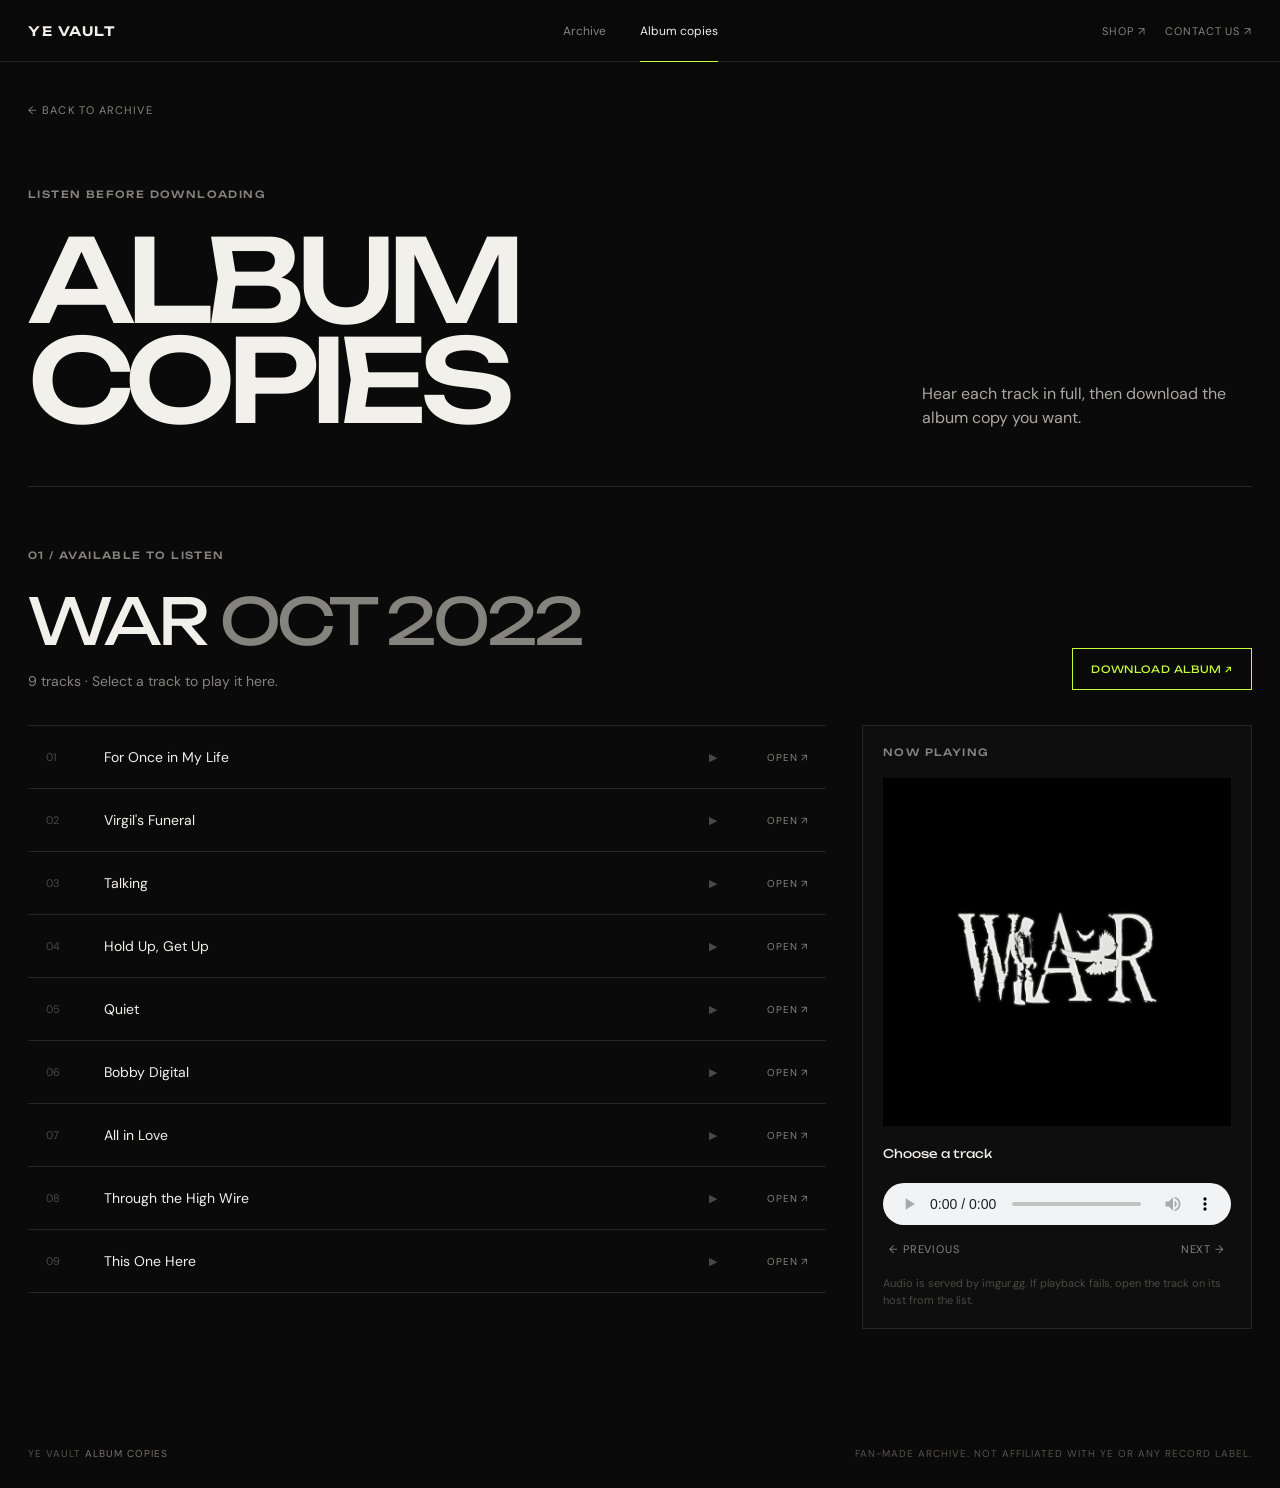
==== album-copies.html @ a54bd861 "Add WAR album copy listening page with cover art" ====
<!DOCTYPE html>
<html lang="en">
<head>
  <meta charset="UTF-8">
  <meta name="viewport" content="width=device-width, initial-scale=1.0">
  <meta name="theme-color" content="#0a0a0a">
  <title>Album copies — YE VAULT</title>
  <link rel="icon" type="image/svg+xml" href="assets/favicon.svg">
  <link rel="stylesheet" href="assets/style.css">
  <link rel="stylesheet" href="assets/album-copies.css">
</head>
<body>
  <header class="site-header">
    <a class="wordmark" href="index.html" aria-label="YE Vault home">YE VAULT</a>
    <nav class="primary-nav" aria-label="Site navigation">
      <a class="nav-tab" href="index.html">Archive</a>
      <a class="nav-tab active" href="album-copies.html" aria-current="page">Album copies</a>
    </nav>
    <div class="header-links">
      <a href="https://shop.yevault.com" target="_blank" rel="noopener noreferrer">Shop ↗</a>
      <a href="mailto:support@yevault.com">Contact Us ↗</a>
    </div>
  </header>

  <main class="listen-main">
    <a class="back-link" href="index.html">← Back to archive</a>
    <section class="listen-hero">
      <div class="section-label">Listen before downloading</div>
      <h1>ALBUM<br>COPIES</h1>
      <p>Hear each track in full, then download the album copy you want.</p>
    </section>

    <section class="album-section" aria-labelledby="war-heading">
      <div class="album-heading">
        <div>
          <span class="section-label">01 / available to listen</span>
          <h2 id="war-heading">WAR <span>OCT 2022</span></h2>
          <p>9 tracks · Select a track to play it here.</p>
        </div>
        <a class="download-album" href="https://imgur.gg/archive/8HbKwI8" target="_blank" rel="noopener noreferrer">Download album ↗</a>
      </div>

      <div class="player-layout">
        <div class="track-list" id="track-list" aria-label="WAR OCT 2022 tracklist"></div>
        <div class="player-panel">
          <div class="section-label">Now playing</div>
          <div class="player-art"><img src="assets/war-oct-2022-cover.png" alt="WAR OCT 2022 album artwork" width="768" height="768"></div>
          <div class="now-playing" id="now-playing">Choose a track</div>
          <audio id="album-player" controls preload="none" aria-label="Album audio player"></audio>
          <div class="player-actions">
            <button id="previous-track" type="button">← Previous</button>
            <button id="next-track" type="button">Next →</button>
          </div>
          <p class="player-help" id="player-help">Audio is served by imgur.gg. If playback fails, open the track on its host from the list.</p>
        </div>
      </div>
    </section>
  </main>

  <footer class="site-footer">
    <div>YE VAULT <span>Album copies</span></div>
    <div>Fan-made archive. Not affiliated with Ye or any record label.</div>
  </footer>
  <script src="assets/album-copies.js"></script>
</body>
</html>
---- assets/style.css ----
@import url('https://fonts.googleapis.com/css2?family=Unbounded:wght@300;400;500;600&family=DM+Sans:wght@300;400;500;600&display=swap');

:root{
  --bg:#0a0a0a;
  --panel:#0e0e0e;
  --ink:#f1f0eb;
  --muted:#85837d;
  --dim:#4a4945;
  --line:#262522;
  --line-soft:#181816;
  --accent:#c7ff37;
  --sans:'DM Sans',sans-serif;
  --display:'Unbounded',sans-serif;
}

*{box-sizing:border-box}
html{scroll-behavior:smooth}
body{margin:0;background:var(--bg);color:var(--ink);font-family:var(--sans);font-size:14px;-webkit-font-smoothing:antialiased}
button,input{font:inherit}
a{color:inherit}
::selection{background:var(--accent);color:#080808}

.site-header{position:sticky;top:0;z-index:100;display:grid;grid-template-columns:1fr auto 1fr;align-items:center;height:62px;padding:0 28px;background:rgba(10,10,10,.92);border-bottom:1px solid var(--line);backdrop-filter:blur(14px)}
.wordmark{font-family:var(--display);font-size:13px;font-weight:600;letter-spacing:.12em;text-decoration:none;white-space:nowrap}
.primary-nav{display:flex;height:100%}
.nav-tab{position:relative;padding:0 17px;border:0;background:transparent;color:var(--muted);cursor:pointer;font-size:12px}
.nav-tab::after{content:"";position:absolute;left:17px;right:17px;bottom:-1px;height:1px;background:transparent}
.nav-tab:hover{color:var(--ink)}
.nav-tab.active{color:var(--ink)}
.nav-tab.active::after{background:var(--accent)}
.header-links{justify-self:end;display:flex;gap:20px;font-size:11px;text-transform:uppercase;letter-spacing:.08em}
.header-links a{color:var(--muted);text-decoration:none}
.header-links a:hover{color:var(--ink)}

main{width:min(1480px,100%);margin:0 auto;padding:0 28px}
.masthead{min-height:430px;display:grid;grid-template-columns:1fr 1fr;grid-template-rows:auto 1fr auto;padding:36px 0 32px;border-bottom:1px solid var(--line)}
.masthead-kicker{grid-column:1/-1;font-size:10px;text-transform:uppercase;letter-spacing:.16em;color:var(--muted)}
.masthead h1{align-self:end;margin:0;font-family:var(--display);font-size:clamp(76px,11vw,180px);font-weight:500;line-height:.78;letter-spacing:-.075em}
.masthead-meta{align-self:end;justify-self:end;width:min(440px,100%);display:grid;gap:28px;padding-bottom:4px}
.masthead-meta p{margin:0;color:#aaa8a1;font-size:16px;line-height:1.5;max-width:38ch}
.archive-counts{display:flex;gap:30px;padding-top:14px;border-top:1px solid var(--line);color:var(--muted);font-size:11px;text-transform:uppercase;letter-spacing:.1em}
.archive-counts strong{font-family:var(--display);font-size:18px;font-weight:400;color:var(--ink);letter-spacing:0;margin-right:5px}

.archive-shell{padding:48px 0 72px}
.archive-toolbar{display:grid;grid-template-columns:1fr minmax(320px,520px);align-items:end;gap:30px;margin-bottom:28px}
.section-label{font-family:var(--display);font-size:10px;font-weight:500;text-transform:uppercase;letter-spacing:.14em;color:var(--muted)}
.search-field{display:grid;grid-template-columns:auto 1fr auto;align-items:center;gap:14px;border-bottom:1px solid var(--ink);padding:0 0 10px;color:var(--muted)}
.search-field span{font-size:11px;text-transform:uppercase;letter-spacing:.1em}
.search-field input{min-width:0;border:0;outline:0;background:transparent;color:var(--ink);font-size:16px}
.search-field input::placeholder{color:#4a4945}
.search-field kbd{font-family:var(--sans);font-size:10px;border:1px solid var(--line);padding:2px 6px;color:var(--dim)}

.list-head{display:grid;grid-template-columns:1fr auto;gap:20px;padding:0 18px 10px;border-bottom:1px solid var(--line);font-size:9px;text-transform:uppercase;letter-spacing:.14em;color:var(--dim)}
.era-list{width:100%}
.era-wrap{border-bottom:1px solid var(--line)}
.era-row{display:grid;grid-template-columns:1fr auto;align-items:center;gap:20px;min-height:72px;padding:0 18px;cursor:pointer;user-select:none;transition:background .12s ease}
.era-row:hover{background:#10100f}
.era-row.active{background:#11120e}
.era-row-name{font-family:var(--display);font-size:clamp(13px,1.3vw,18px);font-weight:400;letter-spacing:-.025em}
.era-row-right{display:flex;align-items:center;gap:18px}
.era-pill{font-size:11px;color:var(--muted);text-transform:lowercase;white-space:nowrap}
.era-chevron{width:15px;height:15px;color:var(--dim);transition:transform .2s ease,color .2s ease}
.era-row.active .era-chevron{transform:rotate(180deg);color:var(--accent)}

.songs-panel{display:grid;grid-template-rows:0fr;transition:grid-template-rows .28s ease}
.songs-panel.open{grid-template-rows:1fr}
.songs-inner{overflow:hidden;background:#0d0d0c}
.song-item{display:grid;grid-template-columns:42px minmax(0,1fr) auto 54px 26px 22px;align-items:center;gap:14px;min-height:46px;padding:0 18px;border-top:1px solid var(--line-soft);text-decoration:none;color:inherit;transition:background .1s ease}
.song-item:hover{background:#121210}
.song-num{color:#393834;font-size:10px;font-variant-numeric:tabular-nums}
.song-name{overflow:hidden;text-overflow:ellipsis;white-space:nowrap;color:#b8b6af;font-size:13px}
.song-item:hover .song-name{color:var(--ink)}
.song-quality{font-size:9px;text-transform:uppercase;letter-spacing:.08em;white-space:nowrap}
.song-len{justify-self:end;color:#4d4c47;font-size:10px;font-variant-numeric:tabular-nums}
.ext-icon,.note-toggle{display:grid;place-items:center;width:22px;height:22px;color:#55534e}
.ext-icon{opacity:.3}
.song-item:hover .ext-icon{opacity:1;color:var(--accent)}
.ext-icon svg{width:12px;height:12px}
.note-toggle{border:1px solid var(--line);font-size:12px;line-height:1}
.song-item.expanded .note-toggle{border-color:var(--accent);color:var(--accent)}
.no-link .ext-icon{visibility:hidden}
.song-note{display:none;padding:12px 122px 16px 74px;border-top:1px solid var(--line-soft);color:#77756f;font-size:12px;line-height:1.55}
.song-item.expanded + .song-note{display:block}

.q-high{color:#9adf65}.q-cd{color:#7caed9}.q-low{color:#d2786c}.q-rec{color:#d4ad5c}.q-na{color:#44433f}.q-other{color:#a58bd4}.q-conf{color:#73c8c0}
.no-results{padding:54px 18px;border-bottom:1px solid var(--line);color:var(--dim);font-family:var(--display);font-size:11px;text-transform:uppercase;letter-spacing:.1em}

.support-strip{display:grid;grid-template-columns:1fr auto;align-items:end;gap:30px;padding:34px 0;border-top:1px solid var(--line);border-bottom:1px solid var(--line)}
.support-strip p{margin:9px 0 0;color:var(--muted);max-width:560px;line-height:1.5}
.support-strip a{font-family:var(--display);font-size:11px;text-decoration:none;border-bottom:1px solid var(--ink);padding-bottom:4px}
.support-strip a:hover{color:var(--accent);border-color:var(--accent)}

.site-footer{display:flex;justify-content:space-between;gap:24px;width:min(1480px,100%);margin:0 auto;padding:28px;color:#55534e;font-size:10px;text-transform:uppercase;letter-spacing:.1em}
.site-footer span{color:#77756f}
.scroll-top{position:fixed;right:24px;bottom:24px;z-index:120;width:38px;height:38px;border:1px solid var(--line);background:#0d0d0c;color:var(--ink);opacity:0;pointer-events:none;cursor:pointer;transition:opacity .2s,border-color .2s}
.scroll-top.visible{opacity:1;pointer-events:auto}
.scroll-top:hover{border-color:var(--accent);color:var(--accent)}

.shop-notice{position:fixed;left:24px;bottom:24px;z-index:130;width:250px;padding:16px 18px 17px;background:#efeee9;color:#111;border-top:3px solid #111;box-shadow:0 14px 40px rgba(0,0,0,.28);animation:noticeIn .35s .8s both}
.shop-notice.hidden{display:none}
.shop-notice>span{font-family:var(--display);font-size:9px;letter-spacing:.12em}
.shop-notice p{margin:12px 0 14px;font-size:13px}
.shop-notice a{font-size:11px;text-transform:uppercase;letter-spacing:.08em;text-decoration:none;border-bottom:1px solid #111}
.shop-notice-close{position:absolute;top:10px;right:10px;border:0;background:none;color:#777;cursor:pointer;font-size:19px;line-height:1}
@keyframes noticeIn{from{opacity:0;transform:translateY(12px)}to{opacity:1;transform:none}}
@keyframes listIn{from{opacity:.35;transform:translateY(5px)}to{opacity:1;transform:none}}
.era-list.switching{animation:listIn .2s ease both}

@media(max-width:850px){
  .site-header{grid-template-columns:auto 1fr;padding:0 18px;height:auto;min-height:58px}
  .primary-nav{order:3;grid-column:1/-1;width:100%;height:42px;border-top:1px solid var(--line);margin-top:8px}
  .nav-tab{flex:1;padding:0;text-align:left}
  .nav-tab::after{left:0;right:16px}
  .header-links{gap:14px}
  main{padding:0 18px}
  .masthead{min-height:360px;grid-template-columns:1fr;padding-top:26px}
  .masthead-kicker{grid-column:auto}
  .masthead h1{font-size:clamp(68px,18vw,126px);align-self:center;margin:50px 0 38px}
  .masthead-meta{justify-self:start;width:100%}
  .archive-toolbar{grid-template-columns:1fr}
  .search-field{max-width:none}
  .song-item{grid-template-columns:32px minmax(0,1fr) auto 42px 22px;gap:10px;padding:0 10px}
  .song-quality{display:none}
  .song-note{padding:12px 44px 16px 52px}
}

@media(max-width:560px){
  .header-links a:first-child{display:none}
  .site-header{padding:0 14px}
  main{padding:0 14px}
  .masthead{min-height:330px}
  .masthead h1{font-size:21vw}
  .masthead-meta p{font-size:14px}
  .archive-counts{gap:18px}
  .archive-shell{padding:38px 0 54px}
  .list-head{padding-left:10px;padding-right:10px}
  .era-row{min-height:64px;padding:0 10px}
  .era-row-name{font-size:12px;line-height:1.3}
  .era-pill{font-size:10px}
  .song-item{grid-template-columns:24px minmax(0,1fr) 38px 20px;min-height:44px}
  .song-len{font-size:9px}
  .ext-icon{display:none}
  .song-note{padding:12px 18px 16px 44px}
  .support-strip{grid-template-columns:1fr;align-items:start}
  .support-strip a{justify-self:start}
  .site-footer{display:grid;padding:24px 14px;line-height:1.6}
  .shop-notice{left:14px;bottom:14px;width:210px}
  .scroll-top{right:14px;bottom:14px}
}
.album-preview-link{display:inline-block;margin-top:13px;color:var(--accent);font-family:var(--display);font-size:11px;text-decoration:none}.album-preview-link[hidden]{display:none}.album-preview-link:hover{text-decoration:underline}
---- assets/album-copies.css ----
.site-header .nav-tab{display:grid;place-items:center;text-decoration:none}
.listen-main{padding-top:38px;padding-bottom:90px}
.back-link{color:var(--muted);font-size:11px;text-decoration:none;text-transform:uppercase;letter-spacing:.1em}
.back-link:hover{color:var(--accent)}
.listen-hero{display:grid;grid-template-columns:1fr 1fr;align-items:end;gap:30px;padding:70px 0 56px;border-bottom:1px solid var(--line)}
.listen-hero .section-label{grid-column:1/-1}
.listen-hero h1{margin:0;font-family:var(--display);font-size:clamp(55px,9vw,130px);font-weight:500;line-height:.87;letter-spacing:-.075em}
.listen-hero p{justify-self:end;max-width:30ch;margin:0;color:#aaa8a1;font-size:16px;line-height:1.5}
.album-section{padding-top:58px}
.album-heading{display:flex;justify-content:space-between;align-items:end;gap:30px;margin-bottom:35px}
.album-heading h2{margin:18px 0 11px;font-family:var(--display);font-size:clamp(32px,5vw,65px);font-weight:400;letter-spacing:-.06em}
.album-heading h2 span{color:var(--muted)}
.album-heading p{margin:0;color:var(--muted)}
.download-album{padding:14px 18px;border:1px solid var(--accent);color:var(--accent);font-family:var(--display);font-size:10px;text-decoration:none;text-transform:uppercase;letter-spacing:.06em;white-space:nowrap}
.download-album:hover{background:var(--accent);color:var(--bg)}
.player-layout{display:grid;grid-template-columns:minmax(0,1fr) minmax(300px,390px);gap:36px;align-items:start}
.track-list{border-top:1px solid var(--line)}
.preview-track{display:grid;grid-template-columns:minmax(0,1fr) auto;align-items:center;border-bottom:1px solid var(--line)}
.preview-track:hover,.preview-track.selected{background:#121410}
.preview-play{display:grid;grid-template-columns:42px minmax(0,1fr) 22px;align-items:center;gap:16px;width:100%;min-height:62px;padding:0 18px;border:0;background:transparent;color:var(--ink);text-align:left;cursor:pointer}
.preview-number{color:var(--dim);font-size:11px}
.preview-title{overflow:hidden;text-overflow:ellipsis;white-space:nowrap;font-size:14px}
.preview-indicator{color:var(--dim);font-size:11px}
.selected .preview-indicator{color:var(--accent)}
.preview-host{padding:10px 18px;color:var(--muted);font-size:10px;text-decoration:none;text-transform:uppercase;letter-spacing:.08em;white-space:nowrap}
.preview-host:hover{color:var(--accent)}
.player-panel{position:sticky;top:85px;padding:20px;border:1px solid var(--line);background:var(--panel)}
.player-art{aspect-ratio:1;margin:20px 0;background:#000}.player-art img{display:block;width:100%;height:100%;object-fit:cover}
.now-playing{min-height:25px;margin-bottom:12px;font-family:var(--display);font-size:12px}
audio{display:block;width:100%;height:42px}
.player-actions{display:flex;justify-content:space-between;gap:12px;margin-top:16px}
.player-actions button{border:0;background:none;color:var(--muted);font-size:11px;cursor:pointer;text-transform:uppercase;letter-spacing:.08em}
.player-actions button:hover{color:var(--accent)}
.player-help{margin:18px 0 0;color:var(--dim);font-size:11px;line-height:1.5}
@media(max-width:850px){.player-layout{grid-template-columns:1fr}.player-panel{position:static;max-width:440px}.listen-hero{padding:50px 0 40px}}
@media(max-width:560px){.listen-main{padding-top:24px}.listen-hero{grid-template-columns:1fr;gap:20px}.listen-hero .section-label{grid-column:auto}.listen-hero p{justify-self:start;font-size:14px}.album-heading{display:block}.download-album{display:inline-block;margin-top:22px}.preview-play{grid-template-columns:26px minmax(0,1fr) 16px;gap:10px;padding:0 10px;min-height:54px}.preview-host{padding:10px;font-size:9px}.player-panel{padding:16px}}
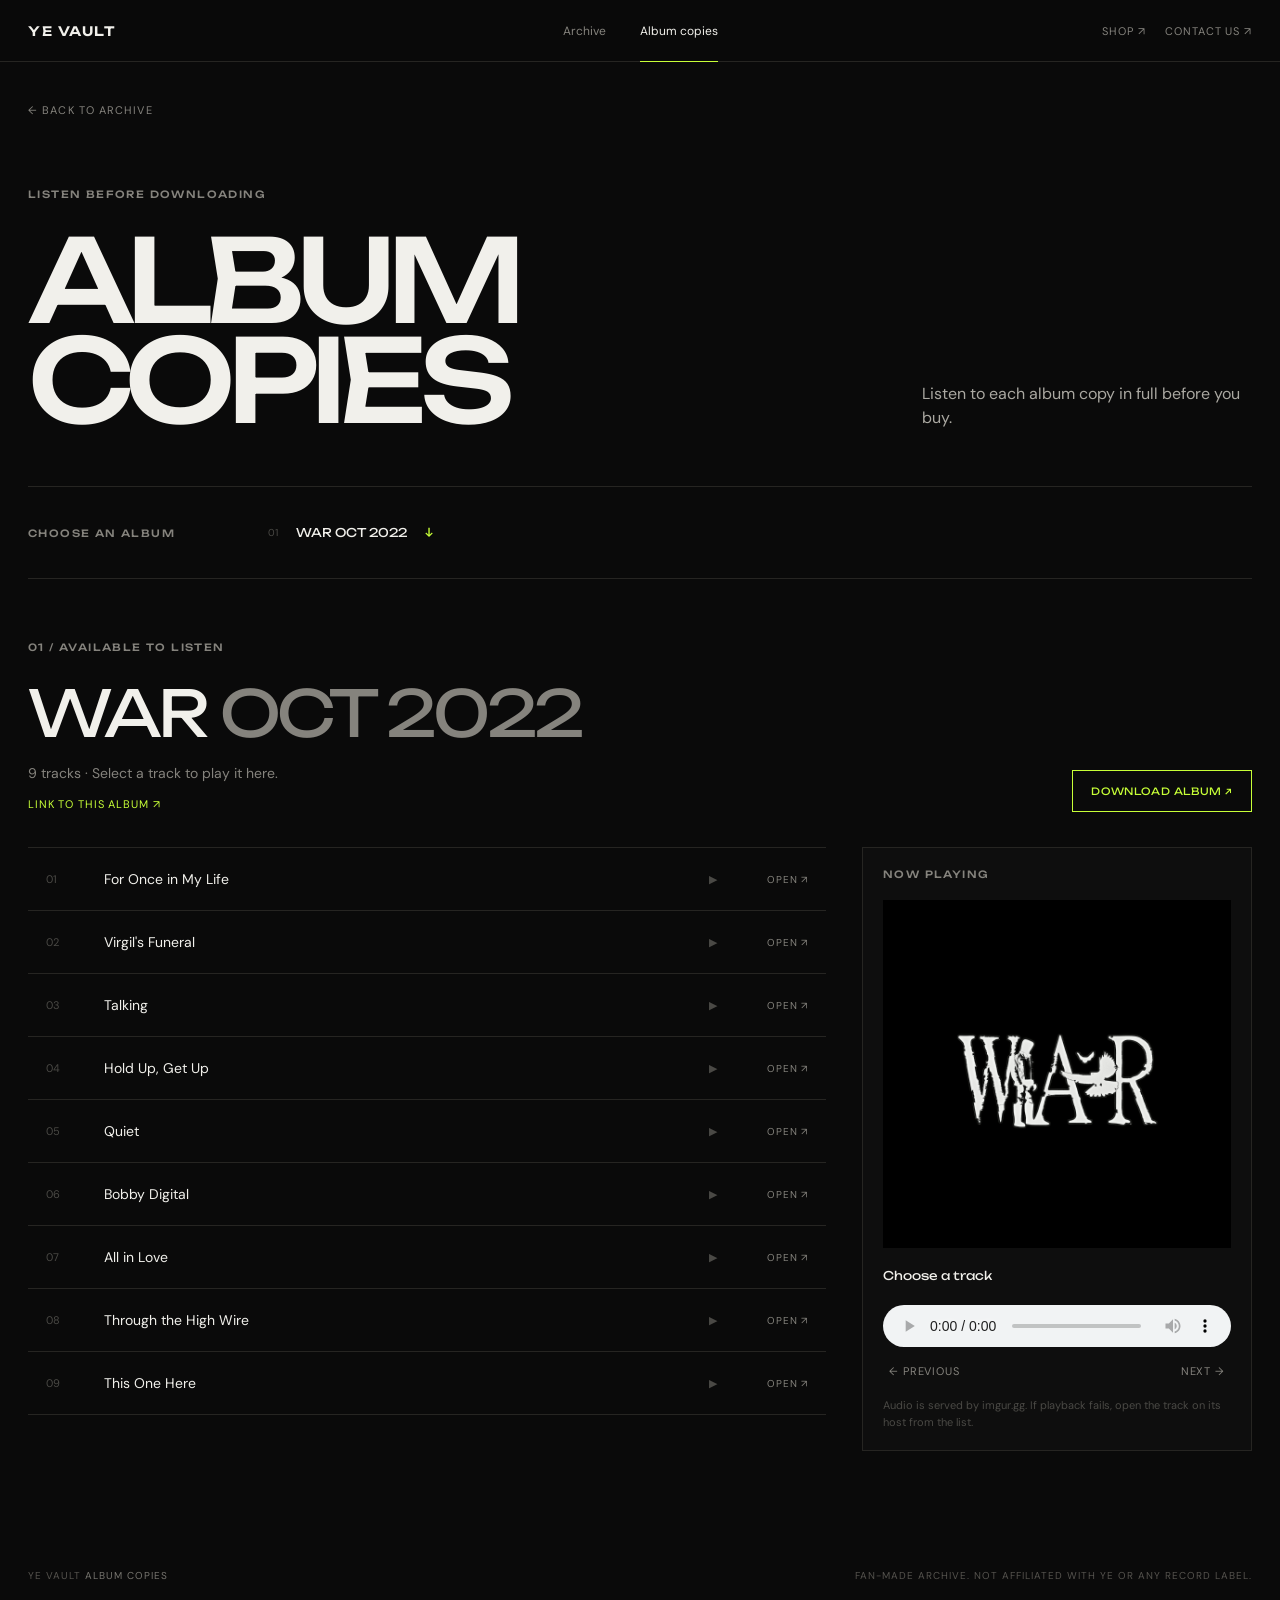
==== commit e52ac1a6: "Add direct album links for shop previews" ====
--- a/album-copies.html
+++ b/album-copies.html
@@ -27,15 +27,21 @@
     <section class="listen-hero">
       <div class="section-label">Listen before downloading</div>
       <h1>ALBUM<br>COPIES</h1>
-      <p>Hear each track in full, then download the album copy you want.</p>
+      <p>Listen to each album copy in full before you buy.</p>
     </section>
 
-    <section class="album-section" aria-labelledby="war-heading">
+    <nav class="album-index" aria-label="Jump to an album">
+      <span class="section-label">Choose an album</span>
+      <a href="#war-oct-2022"><span>01</span> WAR OCT 2022 <span aria-hidden="true">↓</span></a>
+    </nav>
+
+    <section class="album-section" id="war-oct-2022" aria-labelledby="war-heading">
       <div class="album-heading">
         <div>
           <span class="section-label">01 / available to listen</span>
           <h2 id="war-heading">WAR <span>OCT 2022</span></h2>
           <p>9 tracks · Select a track to play it here.</p>
+          <a class="album-direct-link" href="#war-oct-2022" aria-label="Link to WAR OCT 2022 listening section">Link to this album ↗</a>
         </div>
         <a class="download-album" href="https://imgur.gg/archive/8HbKwI8" target="_blank" rel="noopener noreferrer">Download album ↗</a>
       </div>
@@ -63,4 +69,4 @@
   </footer>
   <script src="assets/album-copies.js"></script>
 </body>
-</html>
+</html>
--- a/assets/album-copies.css
+++ b/assets/album-copies.css
@@ -33,4 +33,14 @@
 .player-actions button:hover{color:var(--accent)}
 .player-help{margin:18px 0 0;color:var(--dim);font-size:11px;line-height:1.5}
 @media(max-width:850px){.player-layout{grid-template-columns:1fr}.player-panel{position:static;max-width:440px}.listen-hero{padding:50px 0 40px}}
-@media(max-width:560px){.listen-main{padding-top:24px}.listen-hero{grid-template-columns:1fr;gap:20px}.listen-hero .section-label{grid-column:auto}.listen-hero p{justify-self:start;font-size:14px}.album-heading{display:block}.download-album{display:inline-block;margin-top:22px}.preview-play{grid-template-columns:26px minmax(0,1fr) 16px;gap:10px;padding:0 10px;min-height:54px}.preview-host{padding:10px;font-size:9px}.player-panel{padding:16px}}
+@media(max-width:560px){.listen-main{padding-top:24px}.listen-hero{grid-template-columns:1fr;gap:20px}.listen-hero .section-label{grid-column:auto}.listen-hero p{justify-self:start;font-size:14px}.album-heading{display:block}.download-album{display:inline-block;margin-top:22px}.preview-play{grid-template-columns:26px minmax(0,1fr) 16px;gap:10px;padding:0 10px;min-height:54px}.preview-host{padding:10px;font-size:9px}.player-panel{padding:16px}}
+.album-index{display:grid;grid-template-columns:220px minmax(0,1fr);align-items:center;gap:20px;padding:26px 0;border-bottom:1px solid var(--line)}
+.album-index a{display:flex;align-items:center;gap:18px;width:max-content;max-width:100%;padding:12px 0;color:var(--ink);font-family:var(--display);font-size:12px;text-decoration:none}
+.album-index a span:first-child{color:var(--dim);font-family:var(--sans);font-size:10px}
+.album-index a span:last-child{margin-left:auto;color:var(--accent)}
+.album-index a:hover{color:var(--accent)}
+.album-section{scroll-margin-top:82px}
+.album-direct-link{display:inline-block;margin-top:15px;color:var(--accent);font-size:11px;text-decoration:none;text-transform:uppercase;letter-spacing:.08em}
+.album-direct-link:hover{text-decoration:underline}
+@media(max-width:850px){.album-section{scroll-margin-top:120px}}
+@media(max-width:560px){.album-index{grid-template-columns:1fr;gap:2px;padding:22px 0}.album-index a{width:100%}}
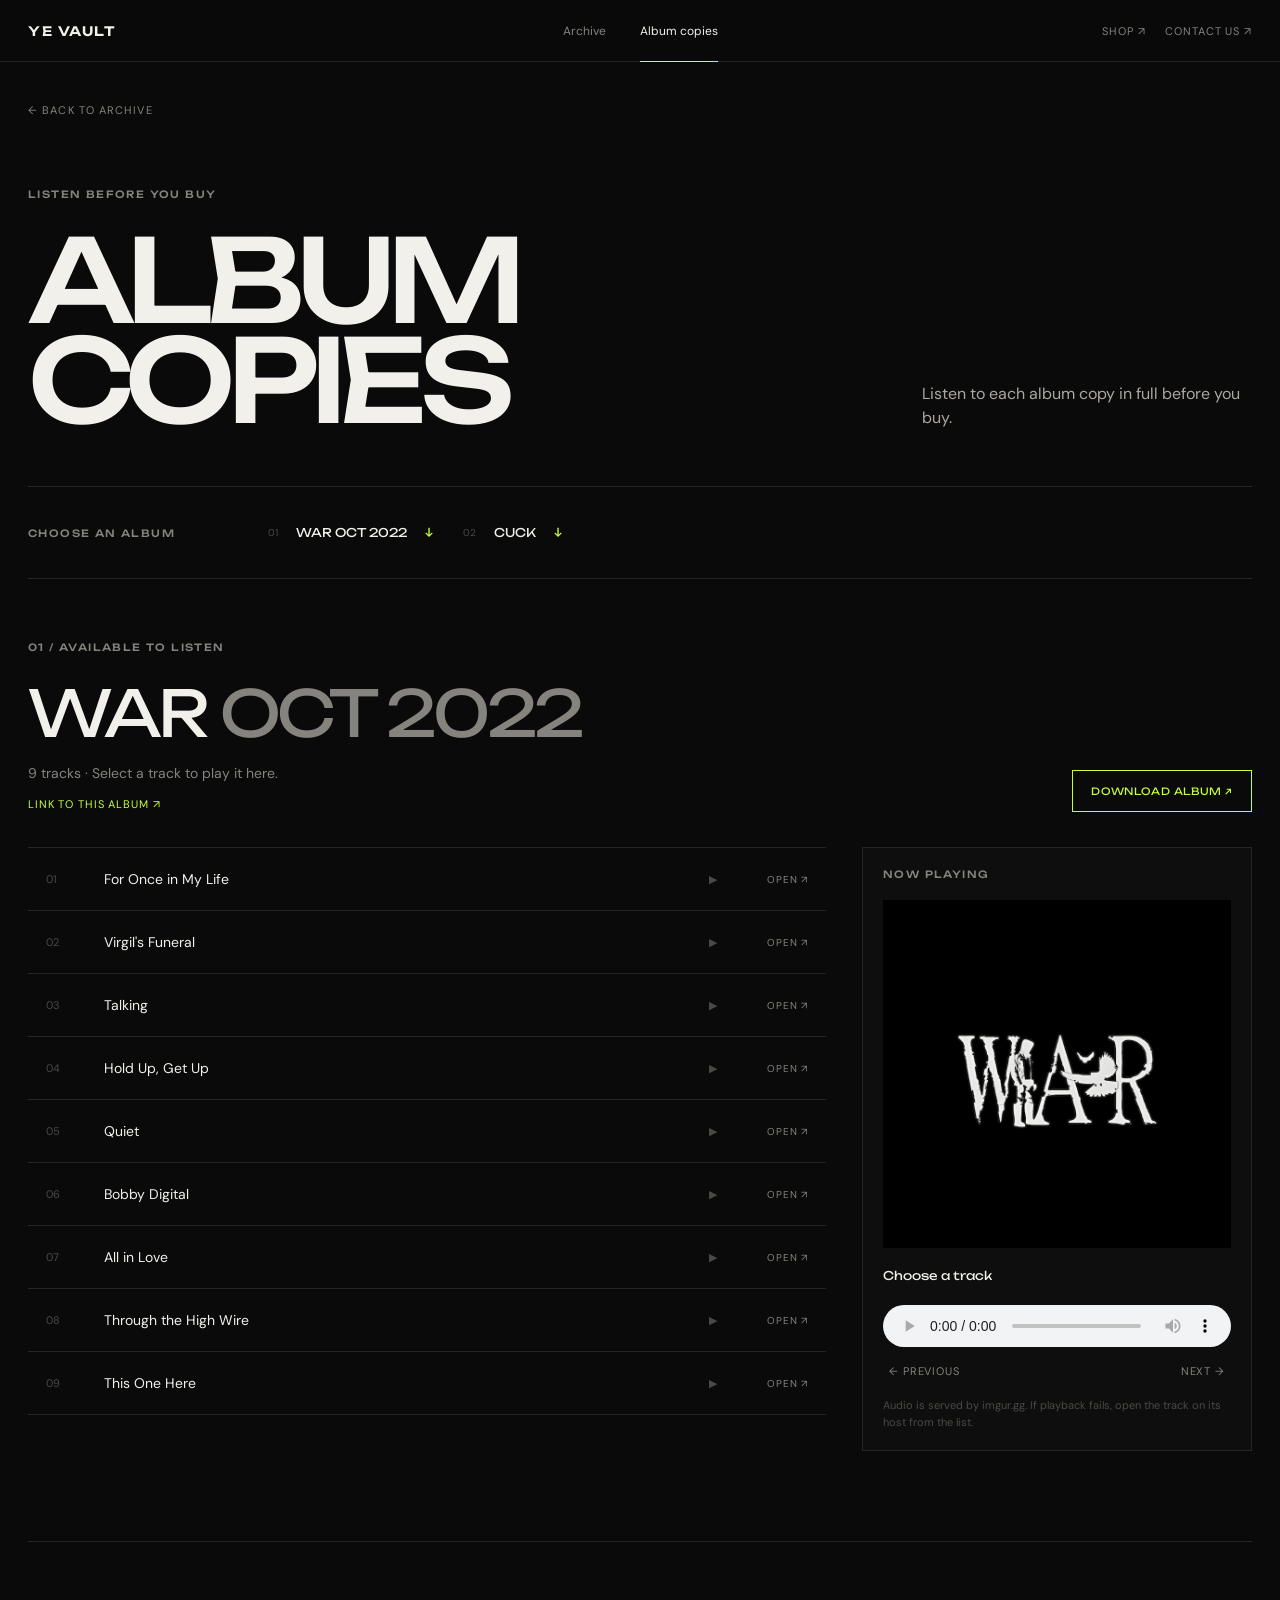
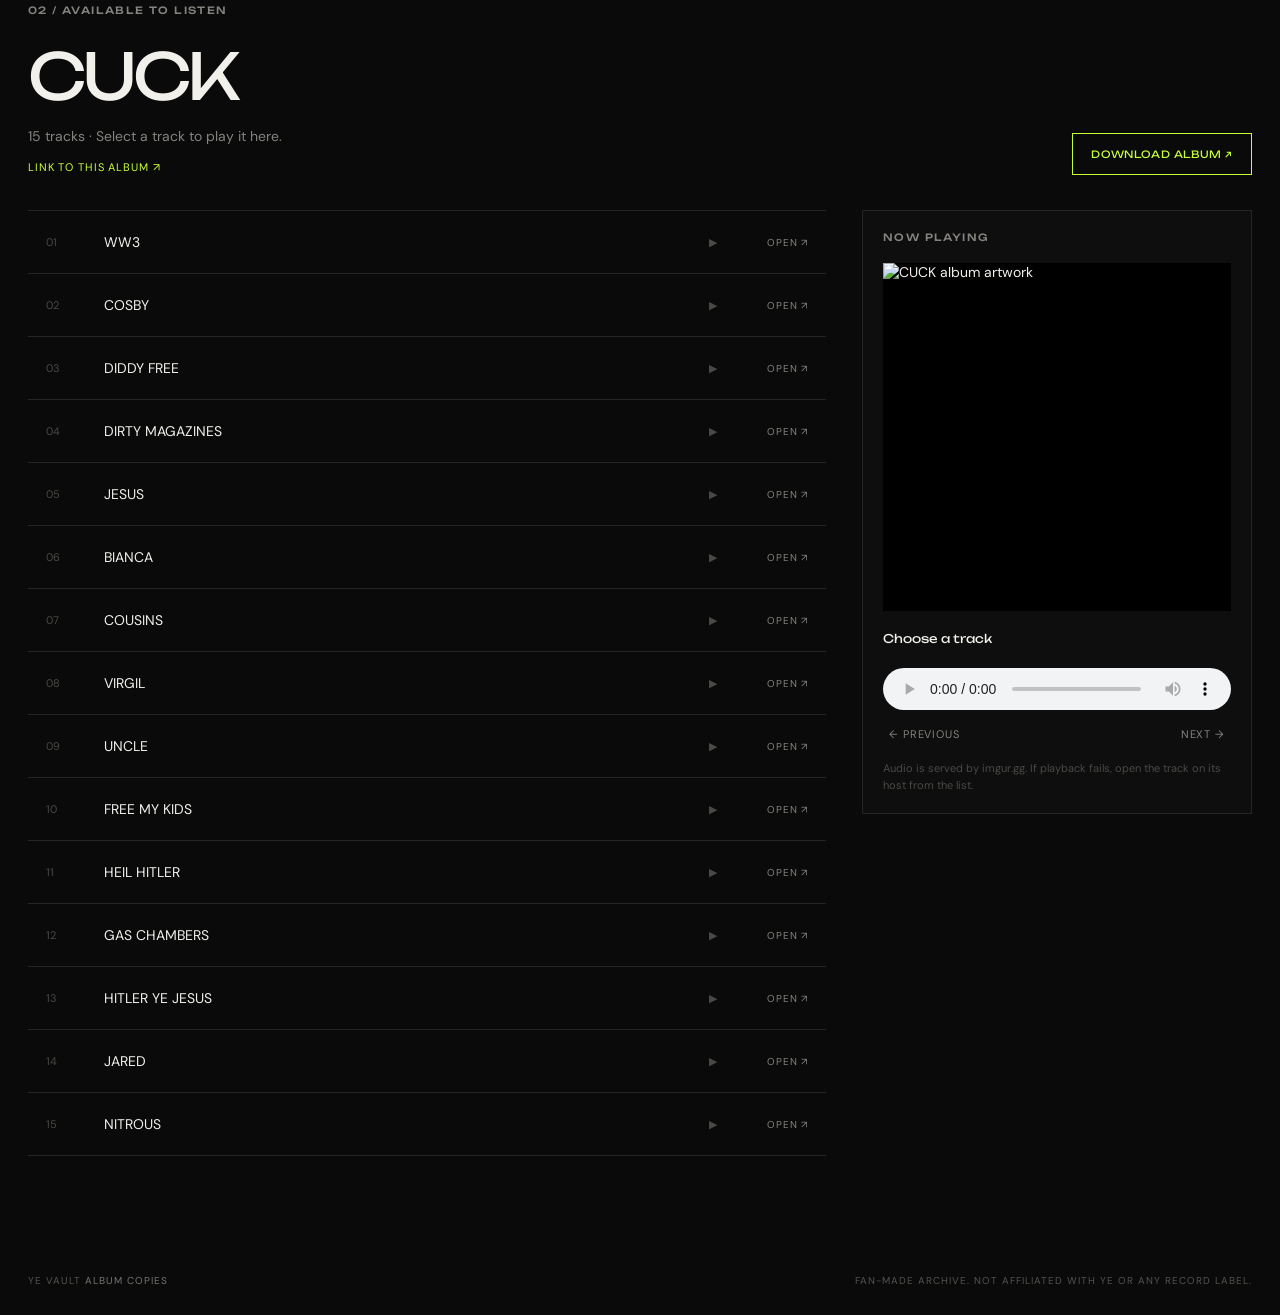
==== commit 4a73414b: "Add CUCK album listening section" ====
--- a/album-copies.html
+++ b/album-copies.html
@@ -25,17 +25,20 @@
   <main class="listen-main">
     <a class="back-link" href="index.html">← Back to archive</a>
     <section class="listen-hero">
-      <div class="section-label">Listen before downloading</div>
+      <div class="section-label">Listen before you buy</div>
       <h1>ALBUM<br>COPIES</h1>
       <p>Listen to each album copy in full before you buy.</p>
     </section>
 
     <nav class="album-index" aria-label="Jump to an album">
       <span class="section-label">Choose an album</span>
-      <a href="#war-oct-2022"><span>01</span> WAR OCT 2022 <span aria-hidden="true">↓</span></a>
+      <div class="album-index-links">
+        <a href="#war-oct-2022"><span>01</span> WAR OCT 2022 <span aria-hidden="true">↓</span></a>
+        <a href="#cuck"><span>02</span> CUCK <span aria-hidden="true">↓</span></a>
+      </div>
     </nav>
 
-    <section class="album-section" id="war-oct-2022" aria-labelledby="war-heading">
+    <section class="album-section" id="war-oct-2022" data-album="war" aria-labelledby="war-heading">
       <div class="album-heading">
         <div>
           <span class="section-label">01 / available to listen</span>
@@ -47,17 +50,43 @@
       </div>
 
       <div class="player-layout">
-        <div class="track-list" id="track-list" aria-label="WAR OCT 2022 tracklist"></div>
+        <div class="track-list" aria-label="WAR OCT 2022 tracklist"></div>
         <div class="player-panel">
           <div class="section-label">Now playing</div>
           <div class="player-art"><img src="assets/war-oct-2022-cover.png" alt="WAR OCT 2022 album artwork" width="768" height="768"></div>
-          <div class="now-playing" id="now-playing">Choose a track</div>
-          <audio id="album-player" controls preload="none" aria-label="Album audio player"></audio>
+          <div class="now-playing">Choose a track</div>
+          <audio class="album-player" controls preload="none" aria-label="WAR OCT 2022 audio player"></audio>
           <div class="player-actions">
-            <button id="previous-track" type="button">← Previous</button>
-            <button id="next-track" type="button">Next →</button>
+            <button class="previous-track" type="button">← Previous</button>
+            <button class="next-track" type="button">Next →</button>
           </div>
-          <p class="player-help" id="player-help">Audio is served by imgur.gg. If playback fails, open the track on its host from the list.</p>
+          <p class="player-help">Audio is served by imgur.gg. If playback fails, open the track on its host from the list.</p>
+        </div>
+      </div>
+    </section>
+    <section class="album-section" id="cuck" data-album="cuck" aria-labelledby="cuck-heading">
+      <div class="album-heading">
+        <div>
+          <span class="section-label">02 / available to listen</span>
+          <h2 id="cuck-heading">CUCK</h2>
+          <p>15 tracks · Select a track to play it here.</p>
+          <a class="album-direct-link" href="#cuck" aria-label="Link to CUCK listening section">Link to this album ↗</a>
+        </div>
+        <a class="download-album" href="https://imgur.gg/archive/wkuqW3D" target="_blank" rel="noopener noreferrer">Download album ↗</a>
+      </div>
+
+      <div class="player-layout">
+        <div class="track-list" aria-label="CUCK tracklist"></div>
+        <div class="player-panel">
+          <div class="section-label">Now playing</div>
+          <div class="player-art"><img src="https://i.imgur.gg/covers/a63fd304041d7d6216e008a9914181fc9191df5fa05b17ada8ab5a227a0d41b7.jpg" alt="CUCK album artwork" width="1206" height="1206" loading="lazy"></div>
+          <div class="now-playing">Choose a track</div>
+          <audio class="album-player" controls preload="none" aria-label="CUCK audio player"></audio>
+          <div class="player-actions">
+            <button class="previous-track" type="button">← Previous</button>
+            <button class="next-track" type="button">Next →</button>
+          </div>
+          <p class="player-help">Audio is served by imgur.gg. If playback fails, open the track on its host from the list.</p>
         </div>
       </div>
     </section>
--- a/assets/album-copies.css
+++ b/assets/album-copies.css
@@ -44,3 +44,4 @@
 .album-direct-link:hover{text-decoration:underline}
 @media(max-width:850px){.album-section{scroll-margin-top:120px}}
 @media(max-width:560px){.album-index{grid-template-columns:1fr;gap:2px;padding:22px 0}.album-index a{width:100%}}
+.album-index-links{display:flex;flex-wrap:wrap;gap:8px 30px}.album-section+.album-section{margin-top:90px;border-top:1px solid var(--line)}
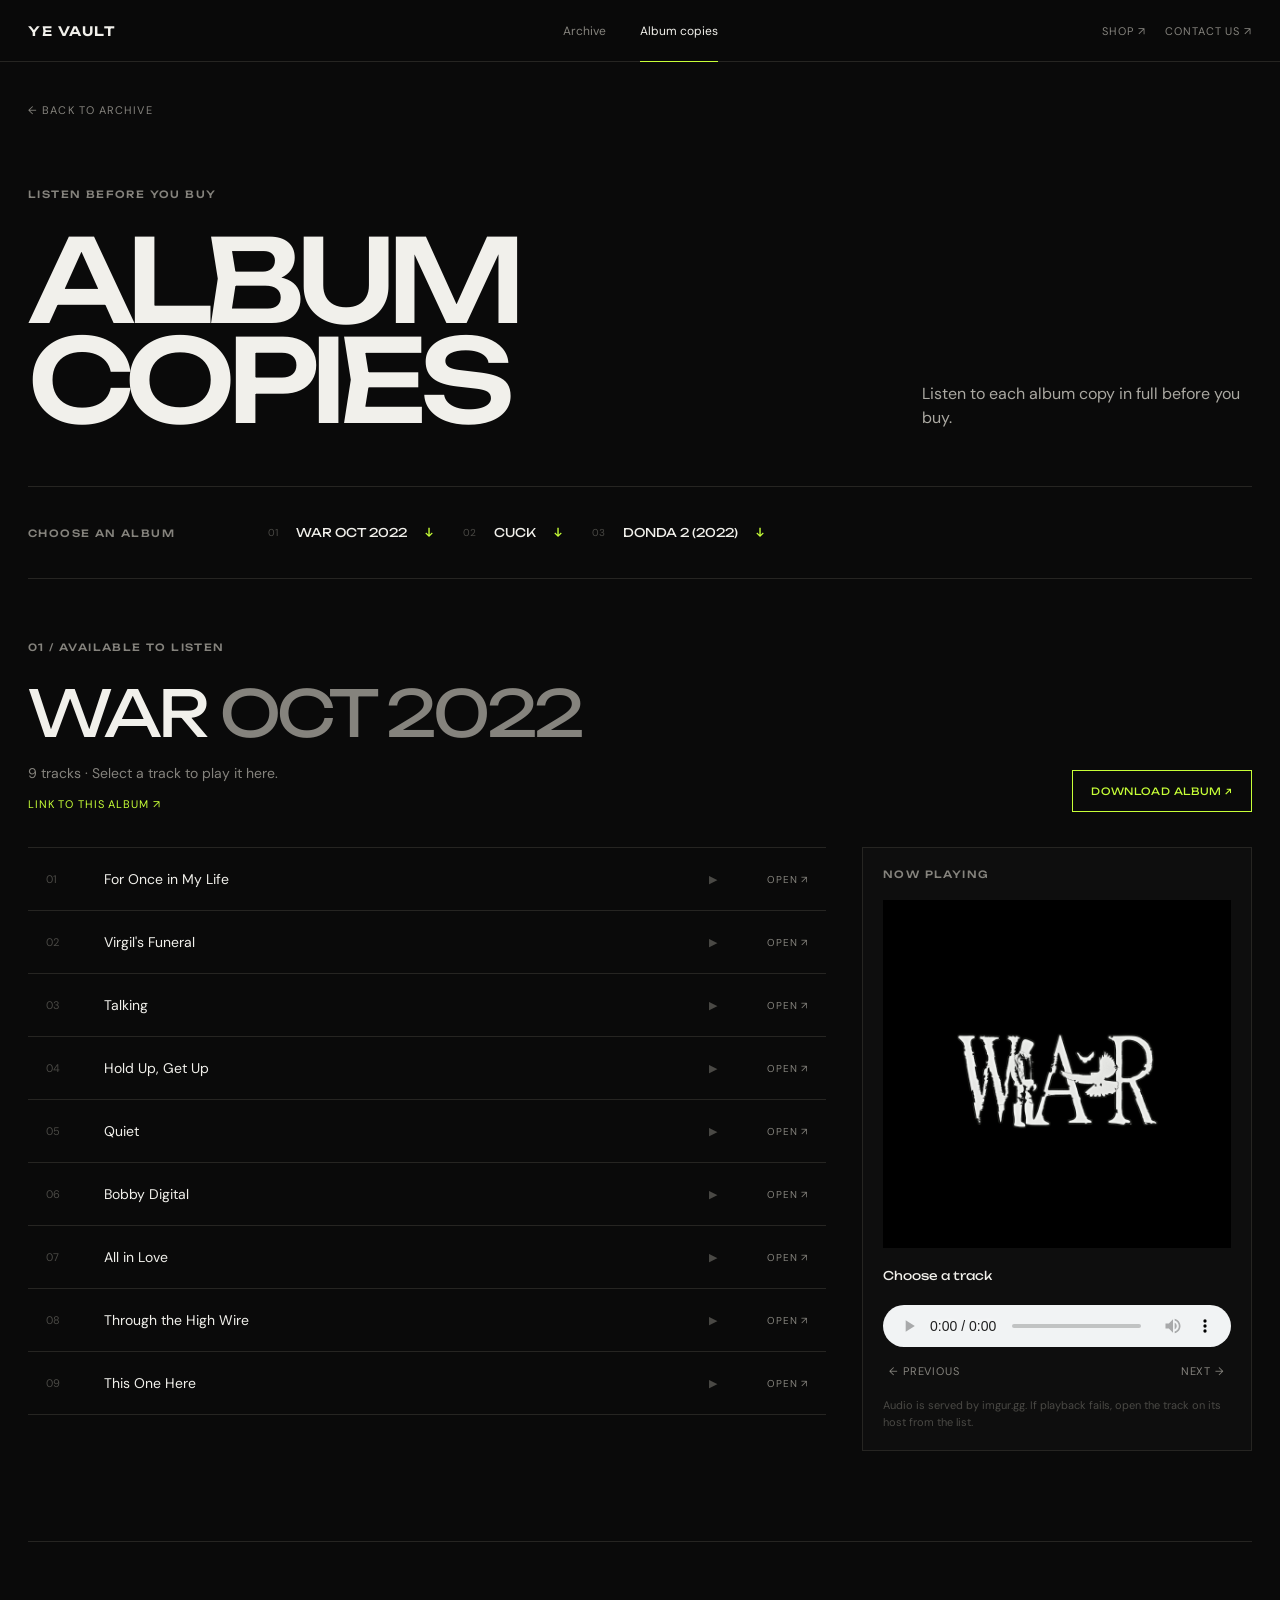
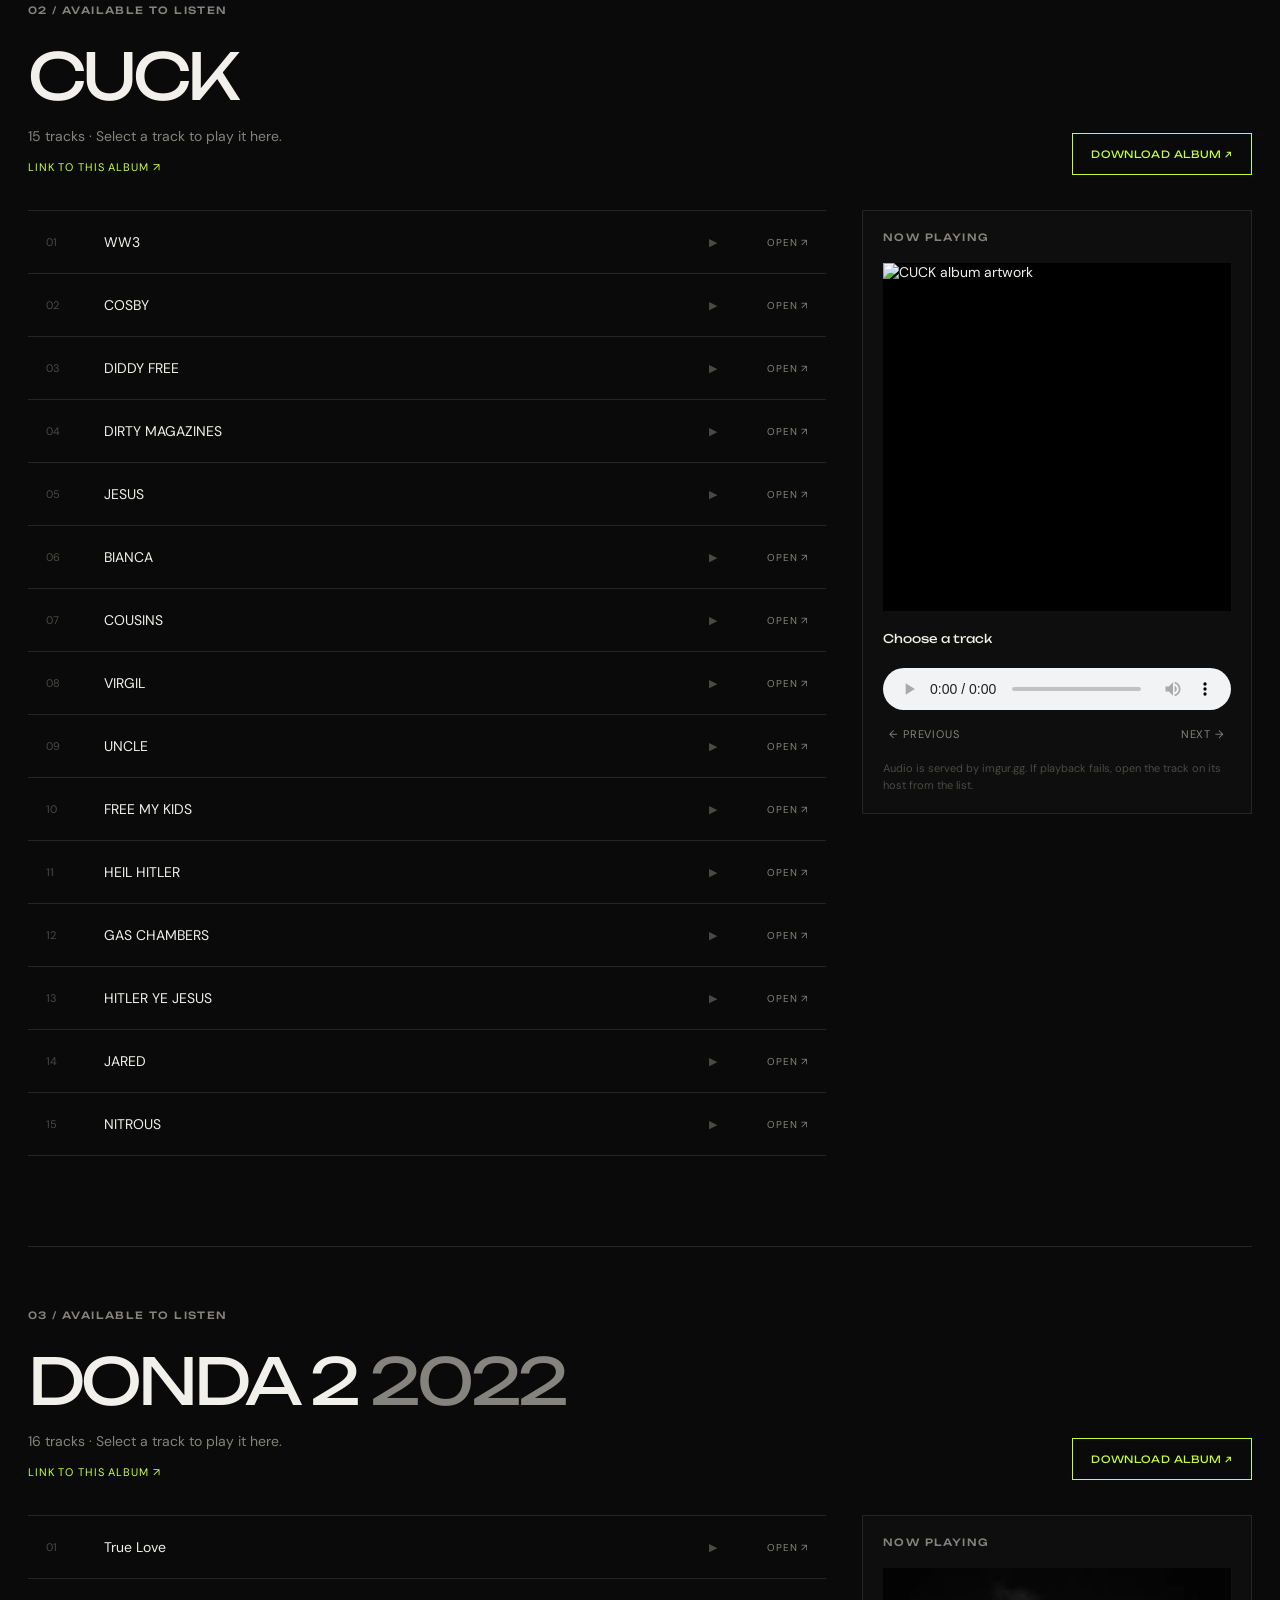
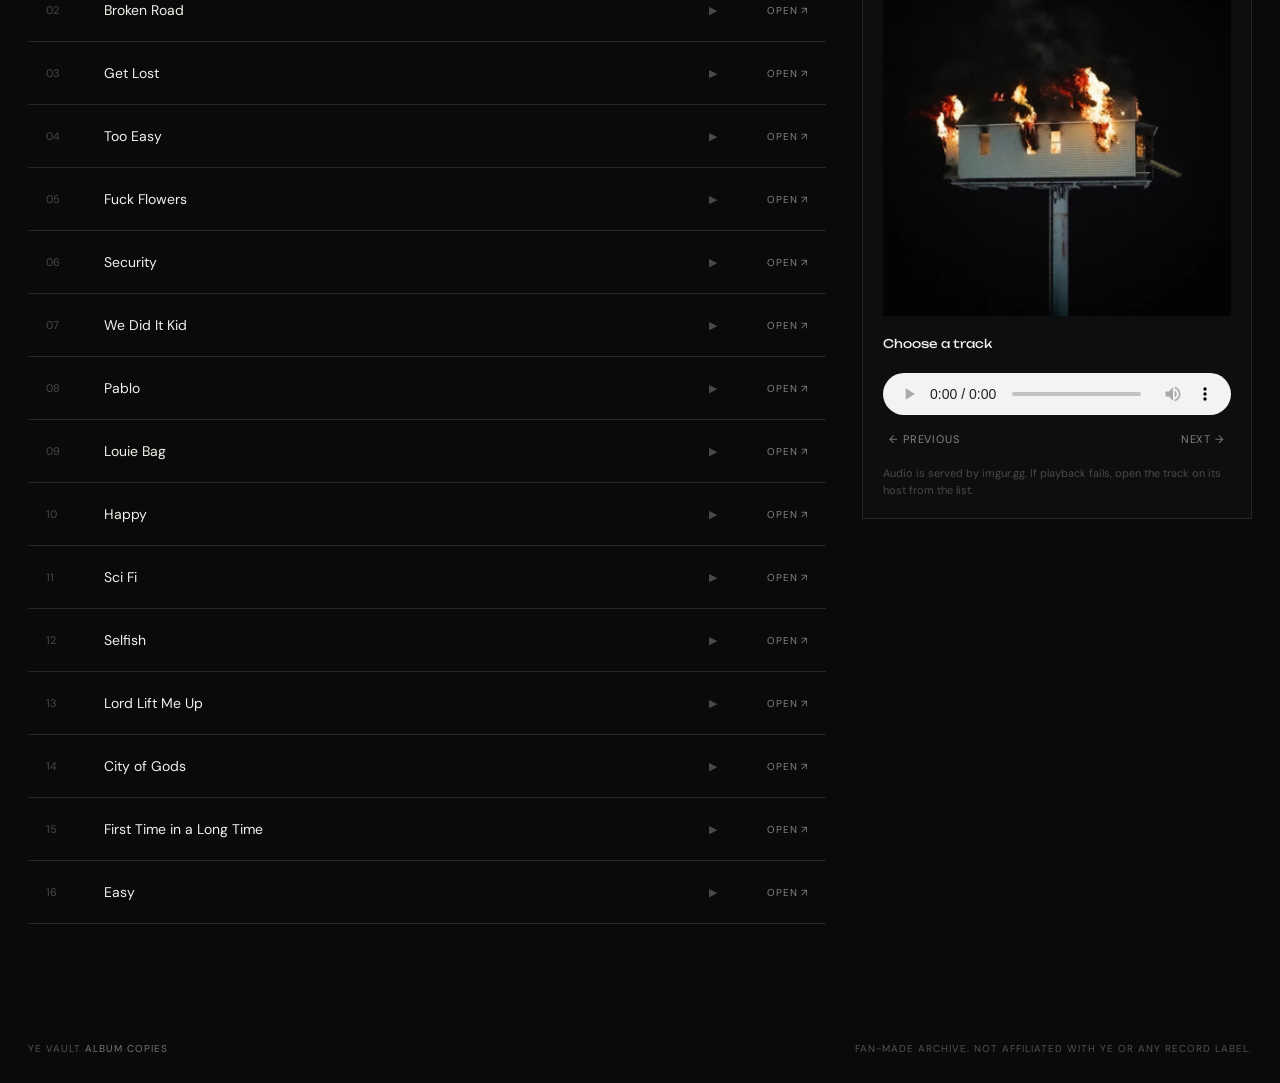
==== commit c40ff026: "Add DONDA 2 listening preview" ====
--- a/album-copies.html
+++ b/album-copies.html
@@ -7,7 +7,7 @@
   <title>Album copies — YE VAULT</title>
   <link rel="icon" type="image/svg+xml" href="assets/favicon.svg">
   <link rel="stylesheet" href="assets/style.css">
-  <link rel="stylesheet" href="assets/album-copies.css">
+  <link rel="stylesheet" href="assets/album-copies.css?v=20261024-donda2">
 </head>
 <body>
   <header class="site-header">
@@ -35,6 +35,7 @@
       <div class="album-index-links">
         <a href="#war-oct-2022"><span>01</span> WAR OCT 2022 <span aria-hidden="true">↓</span></a>
         <a href="#cuck"><span>02</span> CUCK <span aria-hidden="true">↓</span></a>
+        <a href="#donda-2-2022"><span>03</span> DONDA 2 (2022) <span aria-hidden="true">↓</span></a>
       </div>
     </nav>
 
@@ -90,12 +91,38 @@
         </div>
       </div>
     </section>
+    <section class="album-section" id="donda-2-2022" data-album="donda2" aria-labelledby="donda2-heading">
+      <div class="album-heading">
+        <div>
+          <span class="section-label">03 / available to listen</span>
+          <h2 id="donda2-heading">DONDA 2 <span>2022</span></h2>
+          <p>16 tracks · Select a track to play it here.</p>
+          <a class="album-direct-link" href="#donda-2-2022" aria-label="Link to DONDA 2 listening section">Link to this album ↗</a>
+        </div>
+        <a class="download-album" href="https://imgur.gg/archive/dP2V4gH" target="_blank" rel="noopener noreferrer">Download album ↗</a>
+      </div>
+
+      <div class="player-layout">
+        <div class="track-list" aria-label="DONDA 2 tracklist"></div>
+        <div class="player-panel">
+          <div class="section-label">Now playing</div>
+          <div class="player-art"><img src="assets/donda-2-cover.jpg" alt="DONDA 2 album artwork" width="319" height="319" loading="lazy"></div>
+          <div class="now-playing">Choose a track</div>
+          <audio class="album-player" controls preload="none" aria-label="DONDA 2 audio player"></audio>
+          <div class="player-actions">
+            <button class="previous-track" type="button">← Previous</button>
+            <button class="next-track" type="button">Next →</button>
+          </div>
+          <p class="player-help">Audio is served by imgur.gg. If playback fails, open the track on its host from the list.</p>
+        </div>
+      </div>
+    </section>
   </main>
 
   <footer class="site-footer">
     <div>YE VAULT <span>Album copies</span></div>
     <div>Fan-made archive. Not affiliated with Ye or any record label.</div>
   </footer>
-  <script src="assets/album-copies.js"></script>
+  <script src="assets/album-copies.js?v=20261024-donda2"></script>
 </body>
 </html>
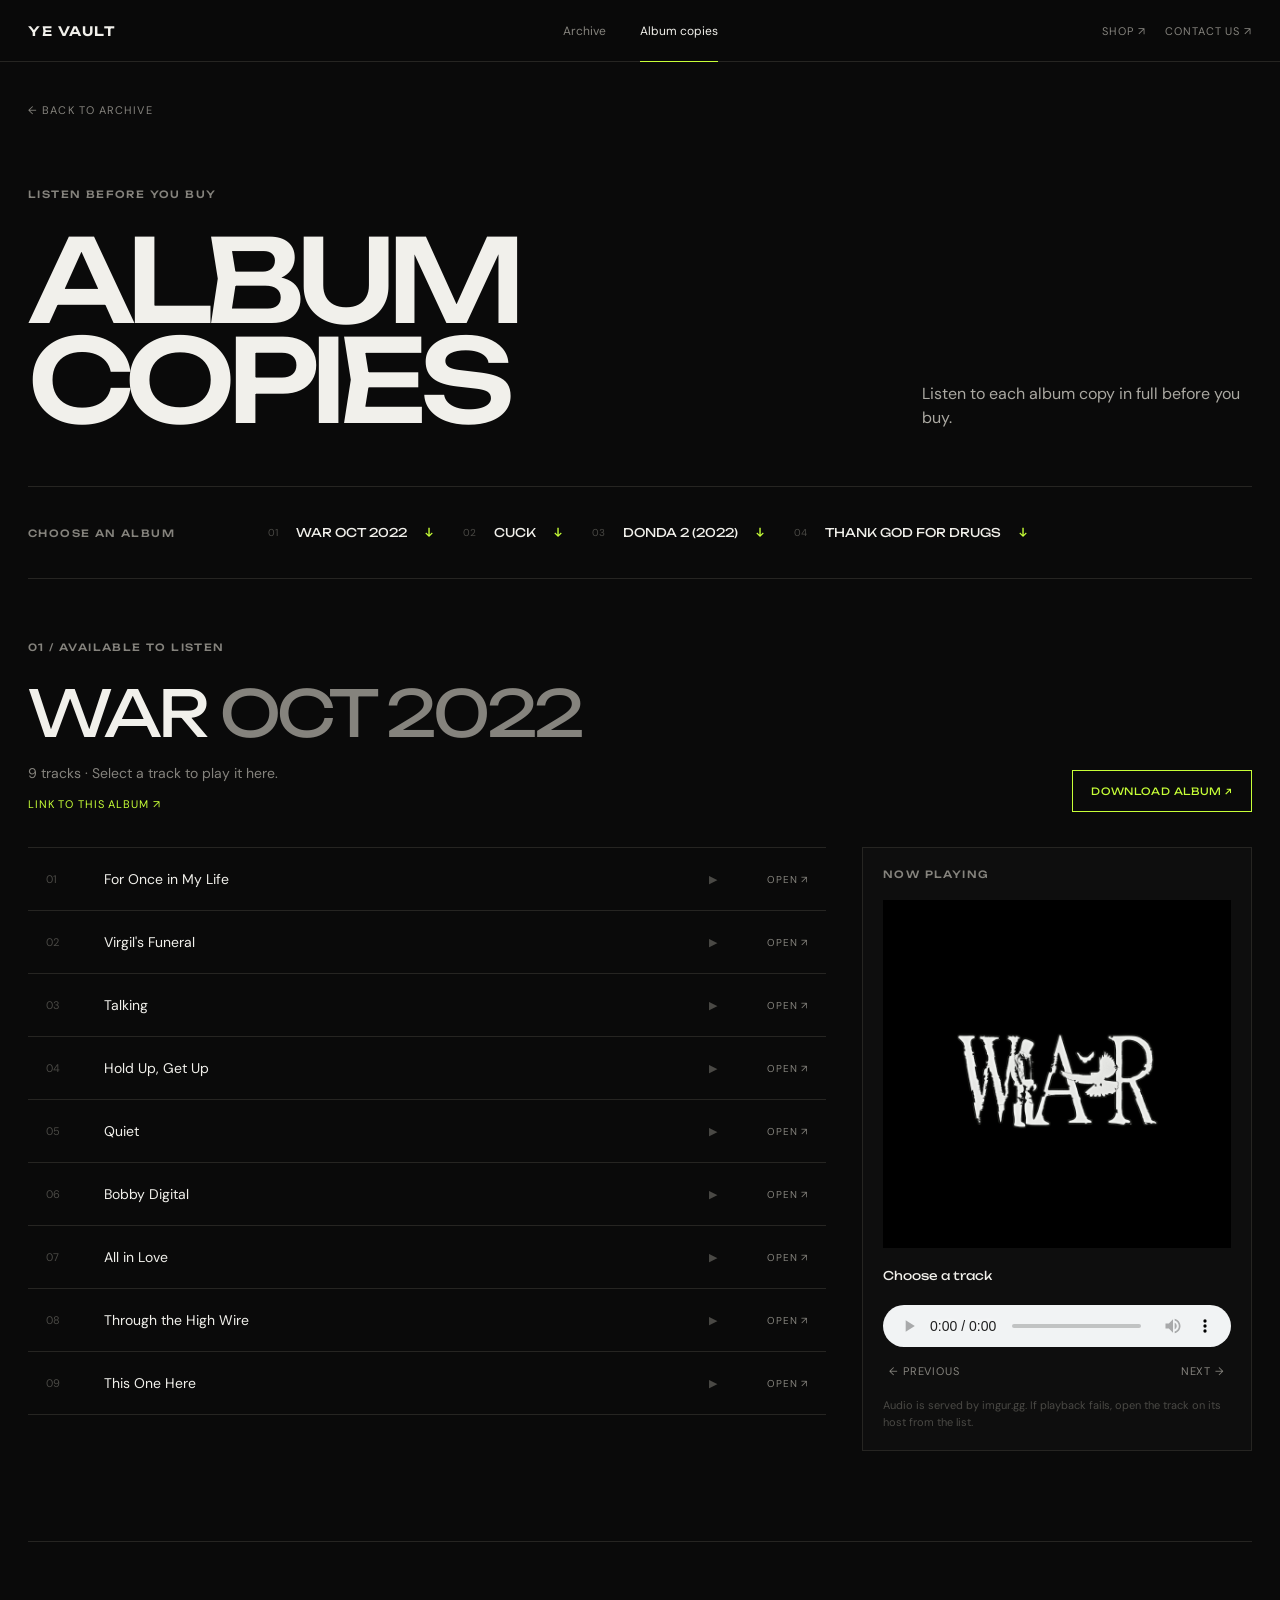
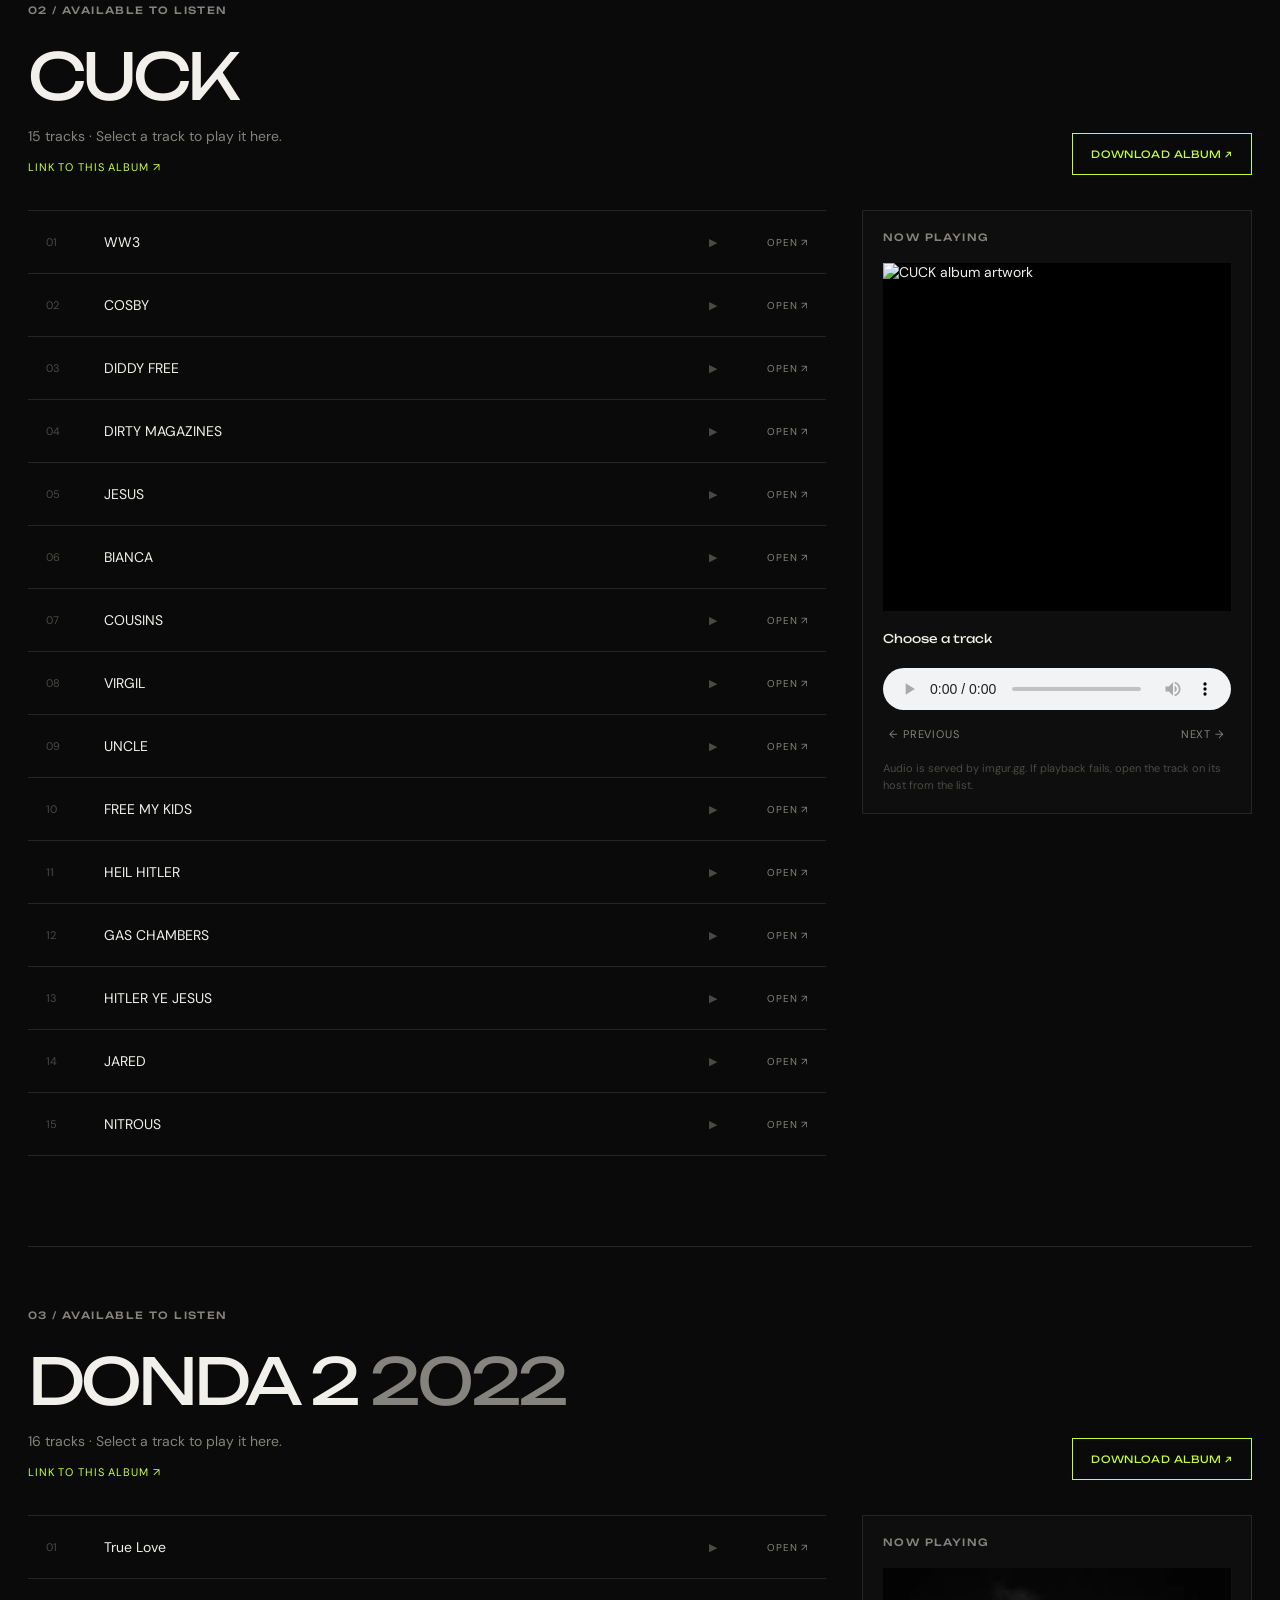
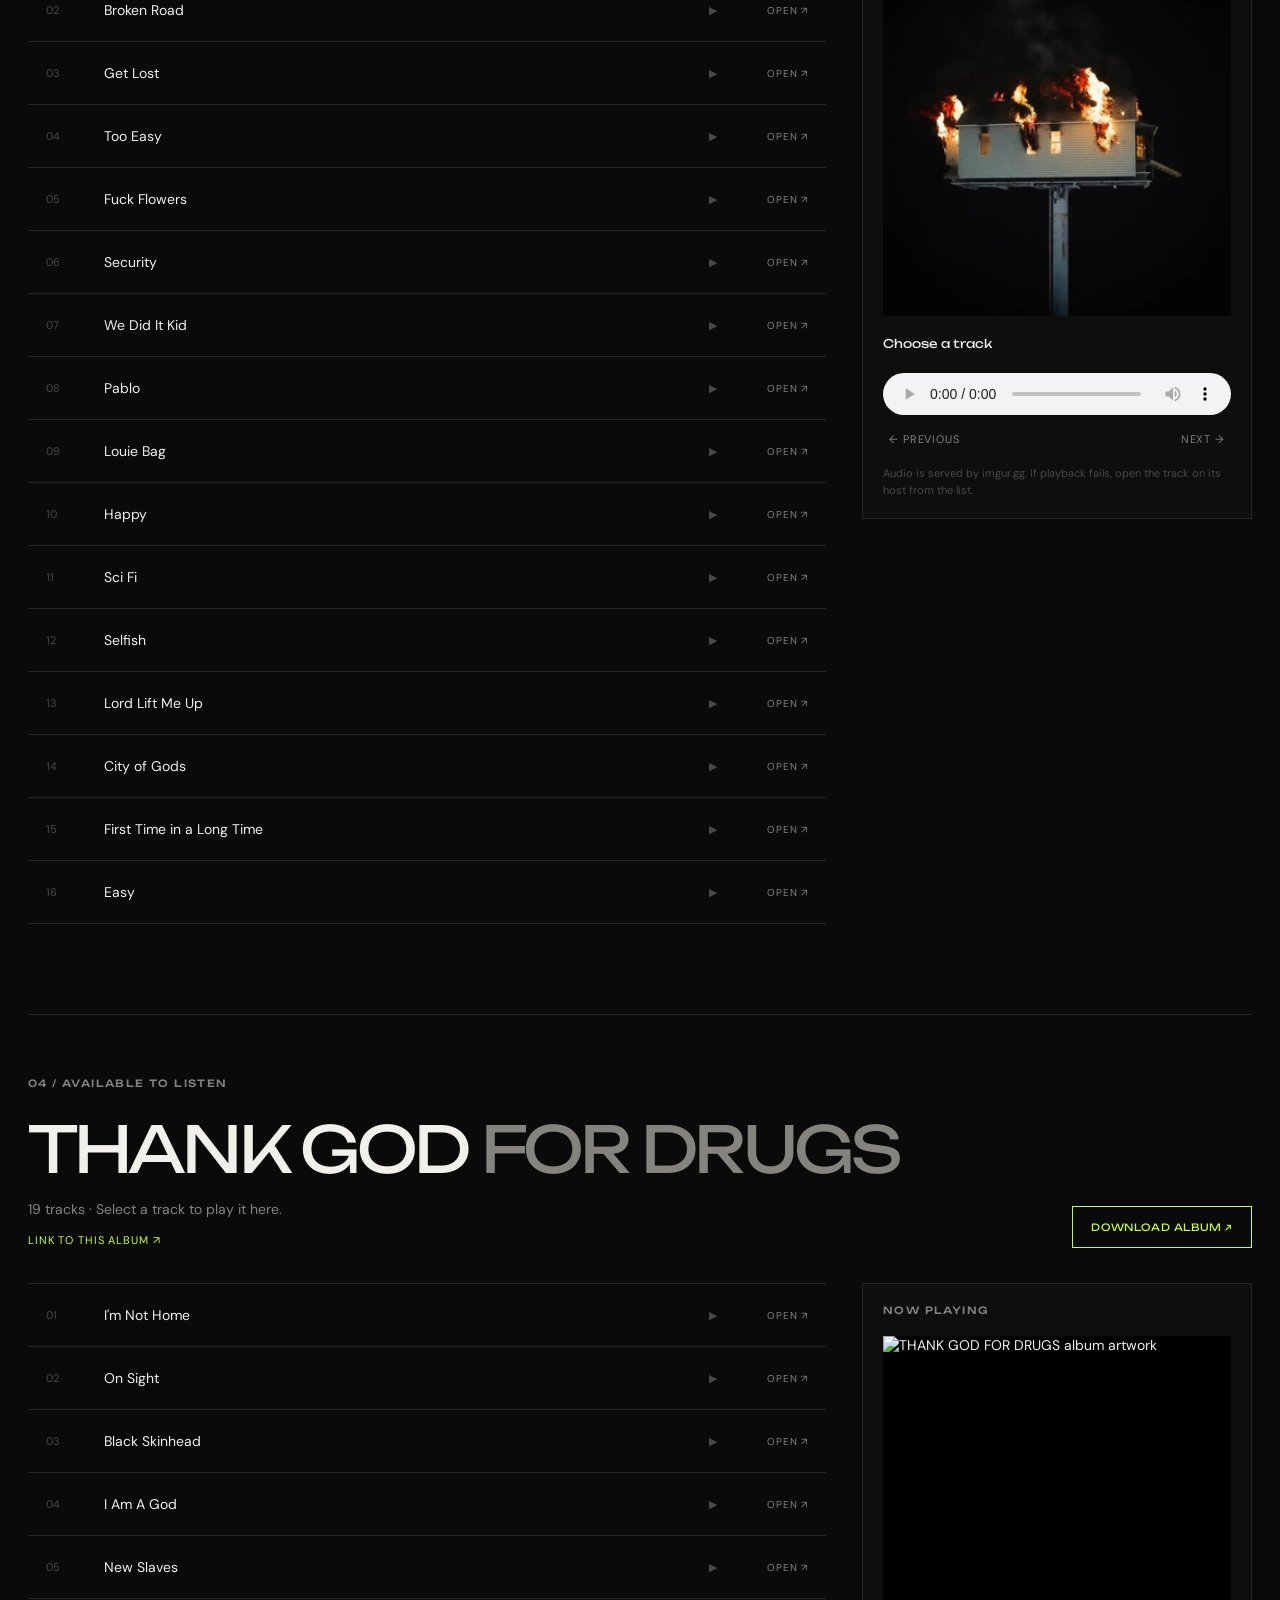
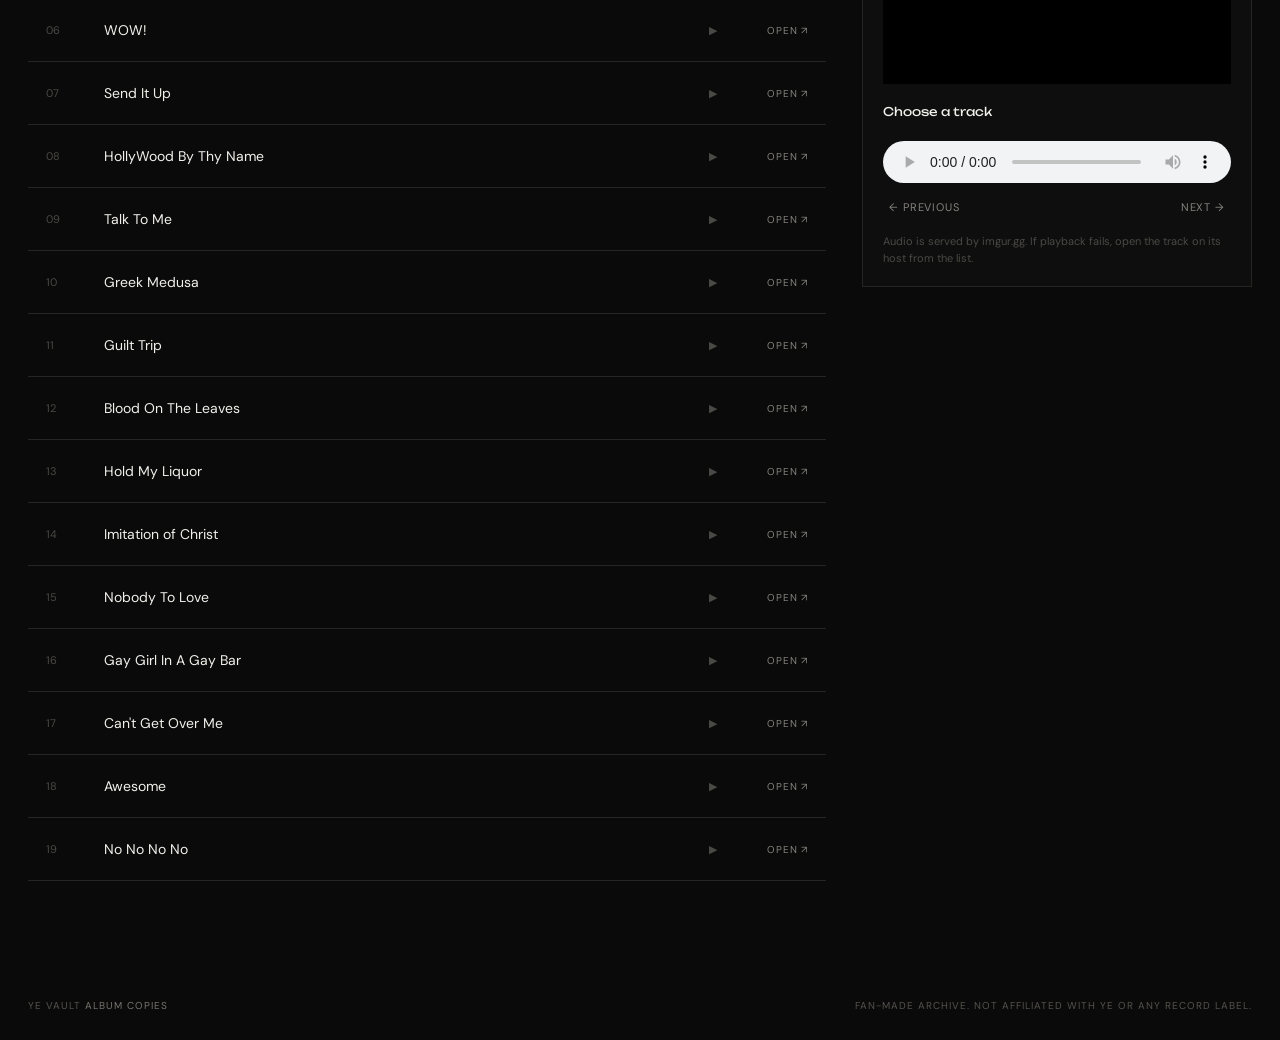
==== commit 0e353afc: "Add THANK GOD FOR DRUGS listening preview" ====
--- a/album-copies.html
+++ b/album-copies.html
@@ -7,7 +7,7 @@
   <title>Album copies — YE VAULT</title>
   <link rel="icon" type="image/svg+xml" href="assets/favicon.svg">
   <link rel="stylesheet" href="assets/style.css">
-  <link rel="stylesheet" href="assets/album-copies.css?v=20261024-donda2">
+  <link rel="stylesheet" href="assets/album-copies.css?v=20261024-tgfd">
 </head>
 <body>
   <header class="site-header">
@@ -36,6 +36,7 @@
         <a href="#war-oct-2022"><span>01</span> WAR OCT 2022 <span aria-hidden="true">↓</span></a>
         <a href="#cuck"><span>02</span> CUCK <span aria-hidden="true">↓</span></a>
         <a href="#donda-2-2022"><span>03</span> DONDA 2 (2022) <span aria-hidden="true">↓</span></a>
+        <a href="#thank-god-for-drugs"><span>04</span> THANK GOD FOR DRUGS <span aria-hidden="true">↓</span></a>
       </div>
     </nav>
 
@@ -117,12 +118,38 @@
         </div>
       </div>
     </section>
+    <section class="album-section" id="thank-god-for-drugs" data-album="tgfd" aria-labelledby="tgfd-heading">
+      <div class="album-heading">
+        <div>
+          <span class="section-label">04 / available to listen</span>
+          <h2 id="tgfd-heading">THANK GOD <span>FOR DRUGS</span></h2>
+          <p>19 tracks · Select a track to play it here.</p>
+          <a class="album-direct-link" href="#thank-god-for-drugs" aria-label="Link to THANK GOD FOR DRUGS listening section">Link to this album ↗</a>
+        </div>
+        <a class="download-album" href="https://imgur.gg/archive/Jdbj3pD" target="_blank" rel="noopener noreferrer">Download album ↗</a>
+      </div>
+
+      <div class="player-layout">
+        <div class="track-list" aria-label="THANK GOD FOR DRUGS tracklist"></div>
+        <div class="player-panel">
+          <div class="section-label">Now playing</div>
+          <div class="player-art"><img src="https://i.imgur.gg/covers/faed640eb84e73c51c2b0cf4f7daf637247a81a5e17dd87e1cbc3c48af7d2a14.jpg" alt="THANK GOD FOR DRUGS album artwork" loading="lazy"></div>
+          <div class="now-playing">Choose a track</div>
+          <audio class="album-player" controls preload="none" aria-label="THANK GOD FOR DRUGS audio player"></audio>
+          <div class="player-actions">
+            <button class="previous-track" type="button">← Previous</button>
+            <button class="next-track" type="button">Next →</button>
+          </div>
+          <p class="player-help">Audio is served by imgur.gg. If playback fails, open the track on its host from the list.</p>
+        </div>
+      </div>
+    </section>
   </main>
 
   <footer class="site-footer">
     <div>YE VAULT <span>Album copies</span></div>
     <div>Fan-made archive. Not affiliated with Ye or any record label.</div>
   </footer>
-  <script src="assets/album-copies.js?v=20261024-donda2"></script>
+  <script src="assets/album-copies.js?v=20261024-tgfd"></script>
 </body>
 </html>
